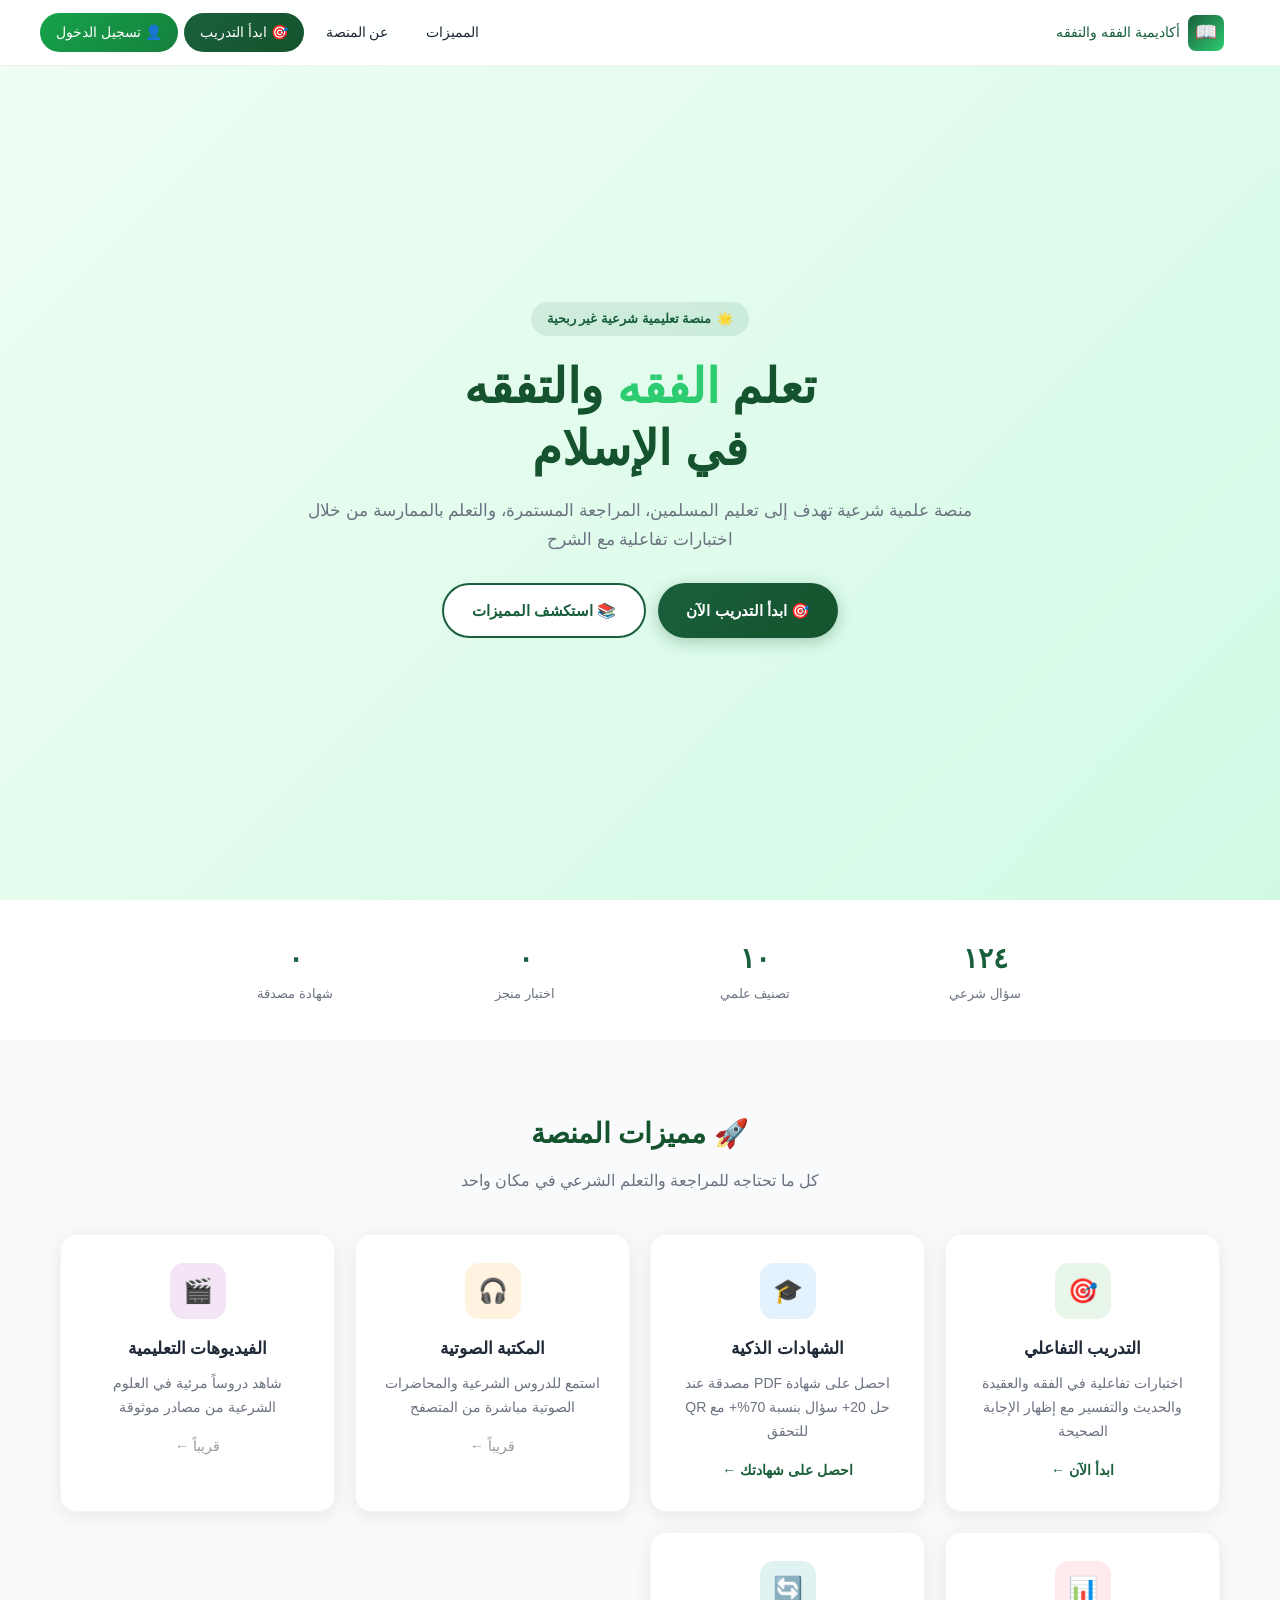
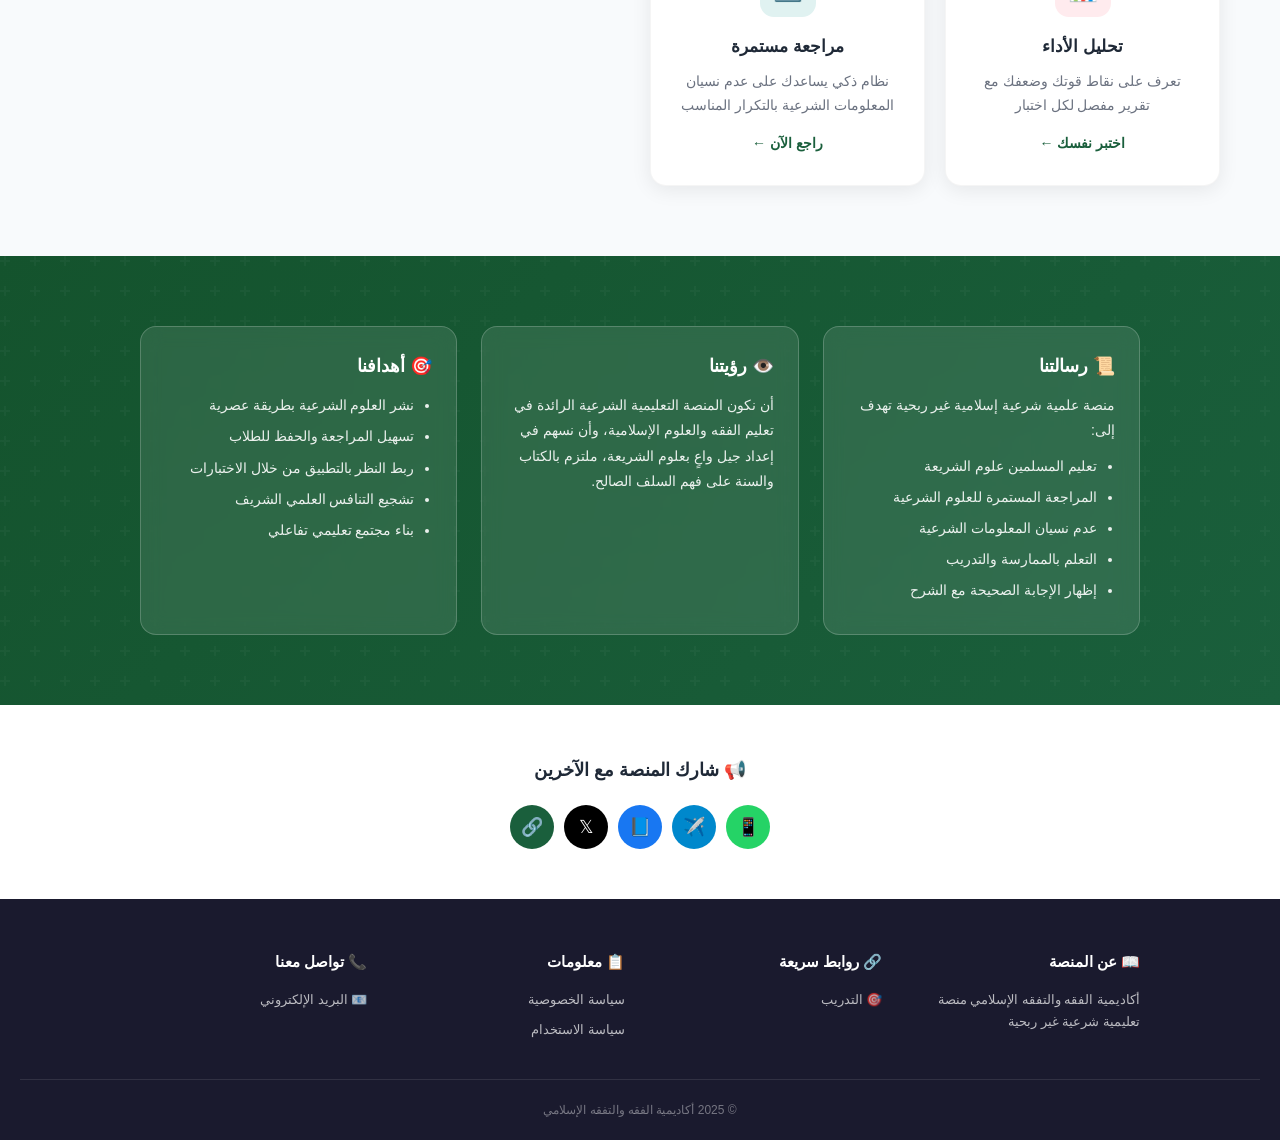
==== index.html @ 2992e94e "Update index.html تعديل نسبة طباعة الشهادة 70 %" ====
<!DOCTYPE html>
<html lang="ar" dir="rtl">
<head>
<meta charset="UTF-8">
<meta name="viewport" content="width=device-width, initial-scale=1.0">
<title>أكاديمية الفقه والتفقه الإسلامي</title>
<style>
*{margin:0;padding:0;box-sizing:border-box}
body{font-family:'Segoe UI',Tahoma,sans-serif;background:#f8fafc;color:#1f2937;line-height:1.7}
a{text-decoration:none;color:inherit}

/* Navbar */
.nav{position:fixed;top:0;left:0;right:0;background:rgba(255,255,255,.95);backdrop-filter:blur(10px);border-bottom:1px solid rgba(0,0,0,.05);z-index:1000;padding:0 20px}
.nav-in{max-width:1200px;margin:0 auto;display:flex;justify-content:space-between;align-items:center;height:65px}
.logo{display:flex;align-items:center;gap:8px;font-size:17px;font-weight:700;color:#1a5f3c}
.logo span{width:36px;height:36px;background:linear-gradient(135deg,#1a5f3c,#2ecc71);border-radius:8px;display:flex;align-items:center;justify-content:center;color:#fff;font-size:18px}
.nav-links{display:flex;gap:6px;align-items:center}
.nav a{padding:8px 16px;border-radius:8px;font-size:14px;font-weight:500;transition:.3s}
.nav a:hover{background:rgba(26,95,60,.08);color:#1a5f3c}
.nav .btn{background:linear-gradient(135deg,#1a5f3c,#14532d);color:#fff!important;border-radius:50px!important}
.mob-btn{display:none;background:none;border:none;font-size:24px;cursor:pointer}

/* User badge in navbar */
.user-badge{display:flex;align-items:center;gap:8px;background:linear-gradient(135deg,#ecfdf5,#dcfce7);padding:6px 14px;border-radius:50px;border:1px solid #bbf7d0;font-size:13px;font-weight:600;color:#065f46;cursor:pointer;transition:.3s}
.user-badge:hover{background:#dcfce7}
.user-badge .avatar{width:28px;height:28px;background:linear-gradient(135deg,#16a34a,#15803d);border-radius:50%;display:flex;align-items:center;justify-content:center;color:#fff;font-size:14px;font-weight:700}

/* Hero */
.hero{min-height:100vh;display:flex;align-items:center;justify-content:center;padding:100px 20px 60px;background:linear-gradient(135deg,#f0fdf4,#d1fae5);text-align:center}
.hero-in{max-width:700px}
.hero-badge{display:inline-flex;align-items:center;gap:6px;background:rgba(26,95,60,.1);color:#1a5f3c;padding:6px 16px;border-radius:50px;font-size:13px;font-weight:600;margin-bottom:20px}
.hero h1{font-size:clamp(28px,5vw,48px);font-weight:800;color:#14532d;line-height:1.3;margin-bottom:16px}
.hero h1 span{color:#2ecc71}
.hero p{color:#6b7280;font-size:17px;margin-bottom:28px}
.hero-btns{display:flex;gap:12px;justify-content:center;flex-wrap:wrap}
.btn{padding:13px 28px;border-radius:50px;font-size:15px;font-weight:600;cursor:pointer;border:none;font-family:inherit;display:inline-flex;align-items:center;gap:6px;transition:.3s}
.btn-p{background:linear-gradient(135deg,#1a5f3c,#14532d);color:#fff;box-shadow:0 4px 15px rgba(26,95,60,.3)}
.btn-p:hover{transform:translateY(-2px);box-shadow:0 8px 25px rgba(26,95,60,.4)}
.btn-s{background:#fff;color:#1a5f3c;border:2px solid #1a5f3c}
.btn-s:hover{background:#1a5f3c;color:#fff}

/* Stats */
.stats{background:#fff;padding:35px 20px}
.stats-in{max-width:900px;margin:0 auto;display:grid;grid-template-columns:repeat(auto-fit,minmax(140px,1fr));gap:20px;text-align:center}
.stats h3{font-size:28px;font-weight:800;color:#1a5f3c}
.stats p{font-size:13px;color:#6b7280}

/* Features */
.sec{padding:70px 20px;max-width:1200px;margin:0 auto}
.sec h2{text-align:center;font-size:28px;font-weight:800;color:#14532d;margin-bottom:10px}
.sec > p{text-align:center;color:#6b7280;margin-bottom:40px}
.feat{display:grid;grid-template-columns:repeat(auto-fit,minmax(260px,1fr));gap:20px}
.card{background:#fff;padding:28px;border-radius:16px;box-shadow:0 4px 20px rgba(0,0,0,.08);text-align:center;transition:.3s;border:1px solid rgba(0,0,0,.04)}
.card:hover{transform:translateY(-6px);box-shadow:0 12px 40px rgba(0,0,0,.12)}
.card .ic{width:56px;height:56px;border-radius:14px;display:flex;align-items:center;justify-content:center;font-size:24px;margin:0 auto 16px}
.card h3{font-size:17px;margin-bottom:8px}
.card p{font-size:14px;color:#6b7280;margin-bottom:12px}
.card a{color:#1a5f3c;font-weight:600;font-size:14px}
.card a:hover{color:#14532d}

/* Vision */
.vis{background:linear-gradient(135deg,#14532d,#1a5f3c);color:#fff;padding:70px 20px;position:relative}
.vis::before{content:'';position:absolute;inset:0;background:url("data:image/svg+xml,%3Csvg width='60' height='60' viewBox='0 0 60 60' xmlns='http://www.w3.org/2000/svg'%3E%3Cg fill='%23fff' fill-opacity='0.03'%3E%3Cpath d='M36 34v-4h-2v4h-4v2h4v4h2v-4h4v-2h-4zm0-30V0h-2v4h-4v2h4v4h2V6h4V4h-4zM6 34v-4H4v4H0v2h4v4h2v-4h4v-2H6zM6 4V0H4v4H0v2h4v4h2V6h4V4H6z'/%3E%3C/g%3E%3C/svg%3E")}
.vis-in{max-width:1000px;margin:0 auto;display:grid;grid-template-columns:repeat(auto-fit,minmax(260px,1fr));gap:24px;position:relative;z-index:1}
.vis-box{background:rgba(255,255,255,.1);backdrop-filter:blur(10px);padding:24px;border-radius:16px;border:1px solid rgba(255,255,255,.2)}
.vis-box h3{font-size:18px;margin-bottom:12px;display:flex;align-items:center;gap:8px}
.vis-box p,.vis-box li{font-size:14px;opacity:.9;line-height:1.8}
.vis-box ul{padding-right:18px;margin-top:10px}
.vis-box li{margin-bottom:6px}

/* Share */
.share{text-align:center;padding:50px 20px;background:#fff}
.share h3{font-size:18px;margin-bottom:20px}
.share-btns{display:flex;gap:10px;justify-content:center;flex-wrap:wrap}
.share-btns a,.share-btns button{width:44px;height:44px;border-radius:50%;display:flex;align-items:center;justify-content:center;font-size:18px;color:#fff;transition:.3s;border:none;cursor:pointer}
.share-btns a:hover,.share-btns button:hover{transform:translateY(-3px) scale(1.1)}
.s-wa{background:#25d366}.s-tg{background:#08c}.s-fb{background:#1877f2}.s-x{background:#000}.s-link{background:#1a5f3c}

/* Footer */
.foot{background:#1a1a2e;color:rgba(255,255,255,.7);padding:50px 20px 20px}
.foot-in{max-width:1000px;margin:0 auto;display:grid;grid-template-columns:repeat(auto-fit,minmax(180px,1fr));gap:30px;margin-bottom:30px}
.foot h4{color:#fff;font-size:15px;margin-bottom:14px}
.foot a,.foot p{display:block;font-size:13px;margin-bottom:8px;transition:.3s}
.foot a:hover{color:#2ecc71}
.foot-bot{text-align:center;padding-top:20px;border-top:1px solid rgba(255,255,255,.1);font-size:12px;color:rgba(255,255,255,.4)}

/* Modal */
.mod{position:fixed;inset:0;background:rgba(0,0,0,.5);backdrop-filter:blur(4px);z-index:2000;display:none;align-items:center;justify-content:center;padding:20px}
.mod.on{display:flex}
.mod-box{background:#fff;padding:28px;border-radius:16px;max-width:400px;width:100%;text-align:center;position:relative}
.mod-box h3{font-size:18px;color:#14532d;margin-bottom:6px}
.mod-box p{color:#6b7280;font-size:14px;margin-bottom:20px}
.mod-box input{width:100%;padding:12px;border:2px solid #e5e7eb;border-radius:12px;font-size:15px;font-family:inherit;margin-bottom:16px;text-align:center}
.mod-box input:focus{outline:none;border-color:#1a5f3c}
.mod-close{position:absolute;top:12px;left:12px;background:none;border:none;font-size:20px;cursor:pointer;color:#6b7280}

/* ====== Registration Modal Styles ====== */
.reg-mod{position:fixed;inset:0;background:rgba(0,0,0,.6);backdrop-filter:blur(6px);z-index:3000;display:none;align-items:center;justify-content:center;padding:20px}
.reg-mod.on{display:flex}
.reg-box{background:#fff;padding:32px;border-radius:20px;max-width:480px;width:100%;position:relative;box-shadow:0 24px 60px rgba(0,0,0,.25);max-height:90vh;overflow-y:auto}
.reg-box h2{font-size:22px;color:#14532d;margin-bottom:6px;text-align:center;font-weight:800}
.reg-box .sub{color:#6b7280;font-size:14px;text-align:center;margin-bottom:24px}
.reg-close{position:absolute;top:16px;left:16px;background:none;border:none;font-size:22px;cursor:pointer;color:#6b7280;width:36px;height:36px;border-radius:50%;display:flex;align-items:center;justify-content:center;transition:.2s}
.reg-close:hover{background:#f3f4f6}
.reg-field{margin-bottom:16px}
.reg-field label{display:block;font-size:13px;font-weight:700;color:#065f46;margin-bottom:6px}
.reg-field label .req{color:#dc2626}
.reg-field input,.reg-field select{width:100%;padding:12px 14px;border:2px solid #d1fae5;border-radius:12px;font-size:15px;font-family:inherit;color:#065f46;background:#fff;transition:.2s}
.reg-field input:focus,.reg-field select:focus{outline:none;border-color:#16a34a;box-shadow:0 0 0 3px rgba(22,163,74,.1)}
.reg-field input::placeholder{color:#9ca3af}
.reg-grid{display:grid;grid-template-columns:1fr 1fr;gap:12px}
.reg-btns{display:flex;gap:10px;margin-top:24px}
.reg-btns button{flex:1;padding:14px;border-radius:12px;font-size:15px;font-weight:700;cursor:pointer;border:none;font-family:inherit;transition:.2s}
.reg-btns .reg-btn-p{background:linear-gradient(135deg,#16a34a,#15803d);color:#fff;box-shadow:0 4px 16px rgba(22,163,74,.3)}
.reg-btns .reg-btn-p:hover{transform:translateY(-2px);box-shadow:0 8px 25px rgba(22,163,74,.4)}
.reg-btns .reg-btn-s{background:#f3f4f6;color:#6b7280}
.reg-btn-s:hover{background:#e5e7eb}
.reg-guest{text-align:center;margin-top:16px;padding-top:16px;border-top:1px solid #e5e7eb}
.reg-guest button{background:none;border:none;color:#16a34a;font-size:14px;font-weight:700;cursor:pointer;text-decoration:underline}
.reg-guest button:hover{color:#15803d}
.reg-error{color:#dc2626;font-size:13px;font-weight:700;margin-top:-8px;margin-bottom:12px;display:none;text-align:right}

/* User dropdown menu */
.user-menu{position:absolute;top:55px;left:10px;background:#fff;border-radius:12px;box-shadow:0 8px 30px rgba(0,0,0,.15);padding:8px;min-width:180px;display:none;z-index:1001;border:1px solid #e5e7eb}
.user-menu.on{display:block}
.user-menu-item{display:flex;align-items:center;gap:10px;padding:10px 14px;border-radius:8px;font-size:14px;font-weight:600;color:#374151;cursor:pointer;transition:.2s}
.user-menu-item:hover{background:#f0fdf4;color:#065f46}
.user-menu-hr{margin:6px 0;border:none;border-top:1px solid #e5e7eb}

/* Progress section for registered users */
.prog-sec{background:linear-gradient(135deg,#ecfdf5,#dcfce7);padding:40px 20px;margin:40px 0;border-radius:20px;border:2px solid #bbf7d0}
.prog-sec h2{text-align:center;color:#065f46;font-size:24px;font-weight:800;margin-bottom:24px}
.prog-grid{max-width:900px;margin:0 auto;display:grid;grid-template-columns:repeat(auto-fit,minmax(200px,1fr));gap:20px}
.prog-card{background:#fff;padding:24px;border-radius:16px;text-align:center;box-shadow:0 4px 16px rgba(0,0,0,.08)}
.prog-card .n{font-size:36px;font-weight:800;color:#16a34a}
.prog-card .l{font-size:14px;color:#6b7280;margin-top:4px;font-weight:600}

/* Mobile */
@media(max-width:768px){
.nav-links{display:none;position:absolute;top:65px;left:0;right:0;background:#fff;padding:16px;flex-direction:column;box-shadow:0 4px 20px rgba(0,0,0,.1)}
.nav-links.on{display:flex}
.mob-btn{display:block}
.hero{padding-top:80px}
.stats-in{grid-template-columns:repeat(2,1fr)}
.reg-grid{grid-template-columns:1fr}
.user-menu{left:auto;right:10px}
}
</style>

<base target="_blank">
</head>
<body>

<nav class="nav" id="nav">
  <div class="nav-in">
    <a href="index.html" class="logo"><span>📖</span>أكاديمية الفقه والتفقه</a>
    <div class="nav-links" id="navLinks">
      <a href="#feat">المميزات</a>
      <a href="#vis">عن المنصة</a>
      <a href="training.html" class="btn">🎯 ابدأ التدريب</a>
      <!-- User badge will be inserted here by JS -->
      <span id="navUserArea"></span>
    </div>
    <button class="mob-btn" onclick="document.getElementById('navLinks').classList.toggle('on')">☰</button>
  </div>
</nav>

<section class="hero">
  <div class="hero-in">
    <div class="hero-badge"><span>🌟</span><span>منصة تعليمية شرعية غير ربحية</span></div>
    <h1>تعلم <span>الفقه</span> والتفقه<br>في الإسلام</h1>
    <p>منصة علمية شرعية تهدف إلى تعليم المسلمين، المراجعة المستمرة، والتعلم بالممارسة من خلال اختبارات تفاعلية مع الشرح</p>
    <div class="hero-btns">
      <a href="training.html" class="btn btn-p" id="startBtn">🎯 ابدأ التدريب الآن</a>
      <a href="#feat" class="btn btn-s">📚 استكشف المميزات</a>
    </div>
  </div>
</section>

<section class="stats">
  <div class="stats-in">
    <div><h3 id="stQ">0</h3><p>سؤال شرعي</p></div>
    <div><h3 id="stC">0</h3><p>تصنيف علمي</p></div>
    <div><h3 id="stE">0</h3><p>اختبار منجز</p></div>
    <div><h3 id="stR">0</h3><p>شهادة مصدقة</p></div>
  </div>
</section>

<!-- Progress Section (shown only for registered trainees) -->
<section class="prog-sec" id="progSec" style="display:none">
  <h2>📊 تقدمك التعليمي</h2>
  <div class="prog-grid">
    <div class="prog-card">
      <div class="n" id="progAns">0</div>
      <div class="l">سؤال أجبت عليه</div>
    </div>
    <div class="prog-card">
      <div class="n" id="progCorrect">0</div>
      <div class="l">إجابة صحيحة</div>
    </div>
    <div class="prog-card">
      <div class="n" id="progRate">0%</div>
      <div class="l">نسبة النجاح</div>
    </div>
    <div class="prog-card">
      <div class="n" id="progCerts">0</div>
      <div class="l">شهادات محصل عليها</div>
    </div>
  </div>
</section>

<section class="sec" id="feat">
  <h2>🚀 مميزات المنصة</h2>
  <p>كل ما تحتاجه للمراجعة والتعلم الشرعي في مكان واحد</p>
  <div class="feat">
    <div class="card">
      <div class="ic" style="background:#e8f5e9">🎯</div>
      <h3>التدريب التفاعلي</h3>
      <p>اختبارات تفاعلية في الفقه والعقيدة والحديث والتفسير مع إظهار الإجابة الصحيحة</p>
      <a href="training.html">ابدأ الآن ←</a>
    </div>
    <div class="card">
      <div class="ic" style="background:#e3f2fd">🎓</div>
      <h3>الشهادات الذكية</h3>
      <p>احصل على شهادة PDF مصدقة عند حل 20+ سؤال بنسبة 70%+ مع QR للتحقق</p>
      <a href="training.html">احصل على شهادتك ←</a>
    </div>
    <div class="card">
      <div class="ic" style="background:#fff3e0">🎧</div>
      <h3>المكتبة الصوتية</h3>
      <p>استمع للدروس الشرعية والمحاضرات الصوتية مباشرة من المتصفح</p>
      <span style="color:#999;font-size:14px">قريباً ←</span>
    </div>
    <div class="card">
      <div class="ic" style="background:#f3e5f5">🎬</div>
      <h3>الفيديوهات التعليمية</h3>
      <p>شاهد دروساً مرئية في العلوم الشرعية من مصادر موثوقة</p>
      <span style="color:#999;font-size:14px">قريباً ←</span>
    </div>
    <div class="card">
      <div class="ic" style="background:#ffebee">📊</div>
      <h3>تحليل الأداء</h3>
      <p>تعرف على نقاط قوتك وضعفك مع تقرير مفصل لكل اختبار</p>
      <a href="training.html">اختبر نفسك ←</a>
    </div>
    <div class="card">
      <div class="ic" style="background:#e0f2f1">🔄</div>
      <h3>مراجعة مستمرة</h3>
      <p>نظام ذكي يساعدك على عدم نسيان المعلومات الشرعية بالتكرار المناسب</p>
      <a href="training.html">راجع الآن ←</a>
    </div>
  </div>
</section>

<section class="vis" id="vis">
  <div class="vis-in">
    <div class="vis-box">
      <h3>📜 رسالتنا</h3>
      <p>منصة علمية شرعية إسلامية غير ربحية تهدف إلى:</p>
      <ul><li>تعليم المسلمين علوم الشريعة</li><li>المراجعة المستمرة للعلوم الشرعية</li><li>عدم نسيان المعلومات الشرعية</li><li>التعلم بالممارسة والتدريب</li><li>إظهار الإجابة الصحيحة مع الشرح</li></ul>
    </div>
    <div class="vis-box">
      <h3>👁️ رؤيتنا</h3>
      <p>أن نكون المنصة التعليمية الشرعية الرائدة في تعليم الفقه والعلوم الإسلامية، وأن نسهم في إعداد جيل واعٍ بعلوم الشريعة، ملتزم بالكتاب والسنة على فهم السلف الصالح.</p>
    </div>
    <div class="vis-box">
      <h3>🎯 أهدافنا</h3>
      <ul><li>نشر العلوم الشرعية بطريقة عصرية</li><li>تسهيل المراجعة والحفظ للطلاب</li><li>ربط النظر بالتطبيق من خلال الاختبارات</li><li>تشجيع التنافس العلمي الشريف</li><li>بناء مجتمع تعليمي تفاعلي</li></ul>
    </div>
  </div>
</section>

<section class="share">
  <h3>📢 شارك المنصة مع الآخرين</h3>
  <div class="share-btns">
    <a href="#" class="s-wa" onclick="sh('wa');return false" title="WhatsApp">📱</a>
    <a href="#" class="s-tg" onclick="sh('tg');return false" title="Telegram">✈️</a>
    <a href="#" class="s-fb" onclick="sh('fb');return false" title="Facebook">📘</a>
    <a href="#" class="s-x" onclick="sh('x');return false" title="X">𝕏</a>
    <button class="s-link" onclick="cpLink()" title="نسخ الرابط">🔗</button>
  </div>
</section>

<footer class="foot">
  <div class="foot-in">
    <div>
      <h4>📖 عن المنصة</h4>
      <p>أكاديمية الفقه والتفقه الإسلامي منصة تعليمية شرعية غير ربحية</p>
    </div>
    <div>
      <h4>🔗 روابط سريعة</h4>
      <a href="training.html">🎯 التدريب</a>
      <!-- Admin links hidden from normal users -->
      <a href="admin.html" class="admin-link" style="display:none">⚙️ لوحة الإدارة</a>
      <a href="add-question.html" class="admin-link" style="display:none">📝 إدارة الأسئلة</a>
    </div>
    <div>
      <h4>📋 معلومات</h4>
      <a href="#" onclick="alert('لا نقوم بجمع أي بيانات شخصية');return false">سياسة الخصوصية</a>
      <a href="#" onclick="alert('المنصة مخصصة للتعليم الشرعي فقط');return false">سياسة الاستخدام</a>
    </div>
    <div>
      <h4>📞 تواصل معنا</h4>
      <a href="mailto:info@fiqh-academy.org">📧 البريد الإلكتروني</a>
    </div>
  </div>
  <div class="foot-bot">© 2025 أكاديمية الفقه والتفقه الإسلامي</div>
</footer>

<!-- Name Modal (for quick start) -->
<div class="mod" id="mod" onclick="if(event.target===this)closeMod()">
  <div class="mod-box">
    <button class="mod-close" onclick="closeMod()">✕</button>
    <h3>🎯 ابدأ التدريب</h3>
    <p>اكتب اسمك فقط للبدء — لا يحتاج تسجيل</p>
    <input type="text" id="nm" placeholder="اسم المتدرب" maxlength="50">
    <a href="training.html" class="btn btn-p" style="width:100%;justify-content:center" onclick="return svNm()">🚀 ابدأ الاختبار</a>
  </div>
</div>

<!-- Registration Modal -->
<div class="reg-mod" id="regMod" onclick="if(event.target===this)closeRegMod()">
  <div class="reg-box">
    <button class="reg-close" onclick="closeRegMod()">✕</button>
    <h2>👤 تسجيل كمتدرب</h2>
    <p class="sub">سجّل بياناتك لحفظ تقدمك وشهاداتك</p>

    <div class="reg-field">
      <label>الاسم الكريم <span class="req">*</span></label>
      <input type="text" id="regName" placeholder="محمد أحمد" maxlength="50">
    </div>

    <div class="reg-field">
      <label>البريد الإلكتروني <span class="req">*</span></label>
      <input type="email" id="regEmail" placeholder="example@email.com" maxlength="100">
    </div>

    <div class="reg-grid">
      <div class="reg-field">
        <label>العمر</label>
        <input type="number" id="regAge" placeholder="25" min="5" max="120">
      </div>
      <div class="reg-field">
        <label>الجنس</label>
        <select id="regGender">
          <option value="">اختر...</option>
          <option value="ذكر">ذكر</option>
          <option value="أنثى">أنثى</option>
        </select>
      </div>
    </div>

    <div class="reg-field">
      <label>أعلى شهادة دراسية</label>
      <select id="regEdu">
        <option value="">اختر...</option>
        <option value="ابتدائي">ابتدائي</option>
        <option value="متوسط">متوسط</option>
        <option value="ثانوي">ثانوي</option>
        <option value="جامعي">جامعي</option>
        <option value="ماجستير">ماجستير</option>
        <option value="دكتوراه">دكتوراه</option>
      </select>
    </div>

    <div class="reg-error" id="regError">⚠️ يرجى ملء الاسم والبريد الإلكتروني بشكل صحيح</div>

    <div class="reg-btns">
      <button class="reg-btn-s" onclick="closeRegMod()">إلغاء</button>
      <button class="reg-btn-p" onclick="doRegister()">💾 تسجيل</button>
    </div>

    <div class="reg-guest">
      <button onclick="enterAsGuest()">👤 الدخول كزائر بدون تسجيل</button>
    </div>
  </div>
</div>

<script>
const SITE='https://ieashehata1965-netizen.github.io/fiqh-tafaqh/';
const JSON_URL='https://ieashehata1965-netizen.github.io/fiqh-tafaqh/fiqh-questions.json';

// ====== USER SYSTEM ======
let currentUser = null;

function initUser(){
  const saved = localStorage.getItem('fiqh_user');
  if(saved){
    try{ currentUser = JSON.parse(saved); }catch(e){ currentUser = null; }
  }
  updateNavUser();
  updateProgress();
}

function updateNavUser(){
  const area = document.getElementById('navUserArea');
  if(!area) return;

  if(currentUser && currentUser.name){
    // Show user badge with dropdown
    area.innerHTML = `
      <div style="position:relative;display:inline-block">
        <div class="user-badge" onclick="toggleUserMenu()">
          <div class="avatar">${currentUser.name.charAt(0)}</div>
          <span>${currentUser.name}</span>
          <span style="font-size:10px">▼</span>
        </div>
        <div class="user-menu" id="userMenu">
          <div class="user-menu-item" onclick="openRegMod()">✏️ تعديل بياناتي</div>
          <div class="user-menu-item" onclick="goToTraining()">🎯 ابدأ التدريب</div>
          <div class="user-menu-hr"></div>
          <div class="user-menu-item" onclick="logoutUser()" style="color:#dc2626">🚪 تسجيل الخروج</div>
        </div>
      </div>
    `;
  } else {
    // Show login button
    area.innerHTML = `<a href="#" class="btn" style="background:linear-gradient(135deg,#16a34a,#15803d);color:#fff!important" onclick="openRegMod();return false">👤 تسجيل الدخول</a>`;
  }
}

function toggleUserMenu(){
  const menu = document.getElementById('userMenu');
  if(menu) menu.classList.toggle('on');
}

// Close user menu when clicking outside
document.addEventListener('click', function(e){
  const menu = document.getElementById('userMenu');
  const badge = document.querySelector('.user-badge');
  if(menu && badge && !badge.contains(e.target) && !menu.contains(e.target)){
    menu.classList.remove('on');
  }
});

function openRegMod(){
  document.getElementById('regMod').classList.add('on');
  document.getElementById('regError').style.display = 'none';

  // Pre-fill if user exists
  if(currentUser){
    document.getElementById('regName').value = currentUser.name || '';
    document.getElementById('regEmail').value = currentUser.email || '';
    document.getElementById('regAge').value = currentUser.age || '';
    document.getElementById('regGender').value = currentUser.gender || '';
    document.getElementById('regEdu').value = currentUser.education || '';
  }

  setTimeout(()=>document.getElementById('regName').focus(),100);
}

function closeRegMod(){
  document.getElementById('regMod').classList.remove('on');
}

function doRegister(){
  const name = document.getElementById('regName').value.trim();
  const email = document.getElementById('regEmail').value.trim();
  const age = document.getElementById('regAge').value;
  const gender = document.getElementById('regGender').value;
  const education = document.getElementById('regEdu').value;
  const errorEl = document.getElementById('regError');

  // Validation
  if(!name || name.length < 2){
    errorEl.textContent = '⚠️ الاسم مطلوب (حرفين على الأقل)';
    errorEl.style.display = 'block';
    return;
  }

  if(!email || !email.includes('@') || !email.includes('.')){
    errorEl.textContent = '⚠️ أدخل بريد إلكتروني صحيح';
    errorEl.style.display = 'block';
    return;
  }

  // Save user
  currentUser = {
    name,
    email,
    age: age || null,
    gender: gender || null,
    education: education || null,
    registeredAt: new Date().toISOString()
  };

  localStorage.setItem('fiqh_user', JSON.stringify(currentUser));
  localStorage.setItem('trainee_name', name); // for backward compatibility

  errorEl.style.display = 'none';
  closeRegMod();
  updateNavUser();
  updateProgress();

  // Show welcome toast (simple alert for now)
  setTimeout(()=>{
    alert('✅ مرحباً ' + name + '! تم تسجيلك بنجاح. تقدمك سيُحفظ تلقائياً.');
  }, 300);
}

function enterAsGuest(){
  closeRegMod();
  // Just close modal, user stays as guest
}

function logoutUser(){
  if(!confirm('هل تريد تسجيل الخروج؟ سيتم حفظ تقدمك.')) return;
  currentUser = null;
  localStorage.removeItem('fiqh_user');
  localStorage.removeItem('trainee_name');
  updateNavUser();
  updateProgress();
  document.getElementById('userMenu')?.classList.remove('on');
}

function goToTraining(){
  window.location.href = 'training.html';
}

// Update progress section
function updateProgress(){
  const sec = document.getElementById('progSec');
  if(!sec) return;

  if(!currentUser){
    sec.style.display = 'none';
    return;
  }

  // Get progress from localStorage
  const progress = JSON.parse(localStorage.getItem('fiqh_progress_' + currentUser.email) || '{}');
  const totalAnswered = progress.totalAnswered || 0;
  const totalCorrect = progress.totalCorrect || 0;
  const totalCerts = progress.totalCerts || 0;
  const rate = totalAnswered > 0 ? Math.round((totalCorrect / totalAnswered) * 100) : 0;

  document.getElementById('progAns').textContent = totalAnswered;
  document.getElementById('progCorrect').textContent = totalCorrect;
  document.getElementById('progRate').textContent = rate + '%';
  document.getElementById('progCerts').textContent = totalCerts;

  sec.style.display = 'block';
}

// ====== EXISTING CODE (preserved) ======

// Navbar scroll
window.onscroll=()=>document.getElementById('nav').style.boxShadow=window.scrollY>50?'0 4px 20px rgba(0,0,0,.1)':'none';

// Load stats
fetch(JSON_URL+'?v='+Date.now()).then(r=>r.json()).then(d=>{
  if(Array.isArray(d)){
    anim('stQ',d.length);
    anim('stC',[...new Set(d.map(q=>q.category).filter(Boolean))].length);
  }
}).catch(()=>{anim('stQ',124);anim('stC',10)});
anim('stE',+(localStorage.getItem('total_exams')||0));
anim('stR',+(localStorage.getItem('total_certs')||0));

function anim(id,tgt){
  let el=document.getElementById(id);
  if(!el)return;
  let c=0,step=Math.ceil(tgt/25);
  let iv=setInterval(()=>{c+=step;if(c>=tgt){c=tgt;clearInterval(iv)}el.textContent=c.toLocaleString('ar-SA')},40);
}

// Modal
function openMod(){document.getElementById('mod').classList.add('on');setTimeout(()=>document.getElementById('nm').focus(),100)}
function closeMod(){document.getElementById('mod').classList.remove('on')}
function svNm(){let n=document.getElementById('nm').value.trim();if(!n){alert('⚠️ أدخل اسمك');return false}localStorage.setItem('trainee_name',n);return true}
document.getElementById('nm').onkeypress=e=>{if(e.key==='Enter'&&svNm())document.querySelector('.mod-box .btn').click()};

// Share
function sh(p){
  let t='أكاديمية الفقه والتفقه الإسلامي - منصة تعليمية شرعية غير ربحية';
  let u=encodeURIComponent(SITE),txt=encodeURIComponent(t);
  let urls={wa:'https://wa.me/?text='+txt+'%20'+u,tg:'https://t.me/share/url?url='+u+'&text='+txt,fb:'https://www.facebook.com/sharer/sharer.php?u='+u,x:'https://twitter.com/intent/tweet?text='+txt+'&url='+u};
  window.open(urls[p],'_blank','width=600,height=400');
}
function cpLink(){navigator.clipboard.writeText(SITE).then(()=>alert('✅ تم النسخ')).catch(()=>{let i=document.createElement('input');i.value=SITE;document.body.appendChild(i);i.select();document.execCommand('copy');document.body.removeChild(i);alert('✅ تم النسخ')})}

// Intersection Observer for animations
let obs=new IntersectionObserver(es=>es.forEach(e=>{if(e.isIntersecting){e.target.style.opacity=1;e.target.style.transform='translateY(0)'}}),{threshold:.1});
document.querySelectorAll('.card,.vis-box').forEach(el=>{el.style.opacity=0;el.style.transition='opacity .6s,transform .6s';el.style.transform='translateY(20px)';obs.observe(el)});

// Init user system on load
initUser();
</script>

</body>
</html>
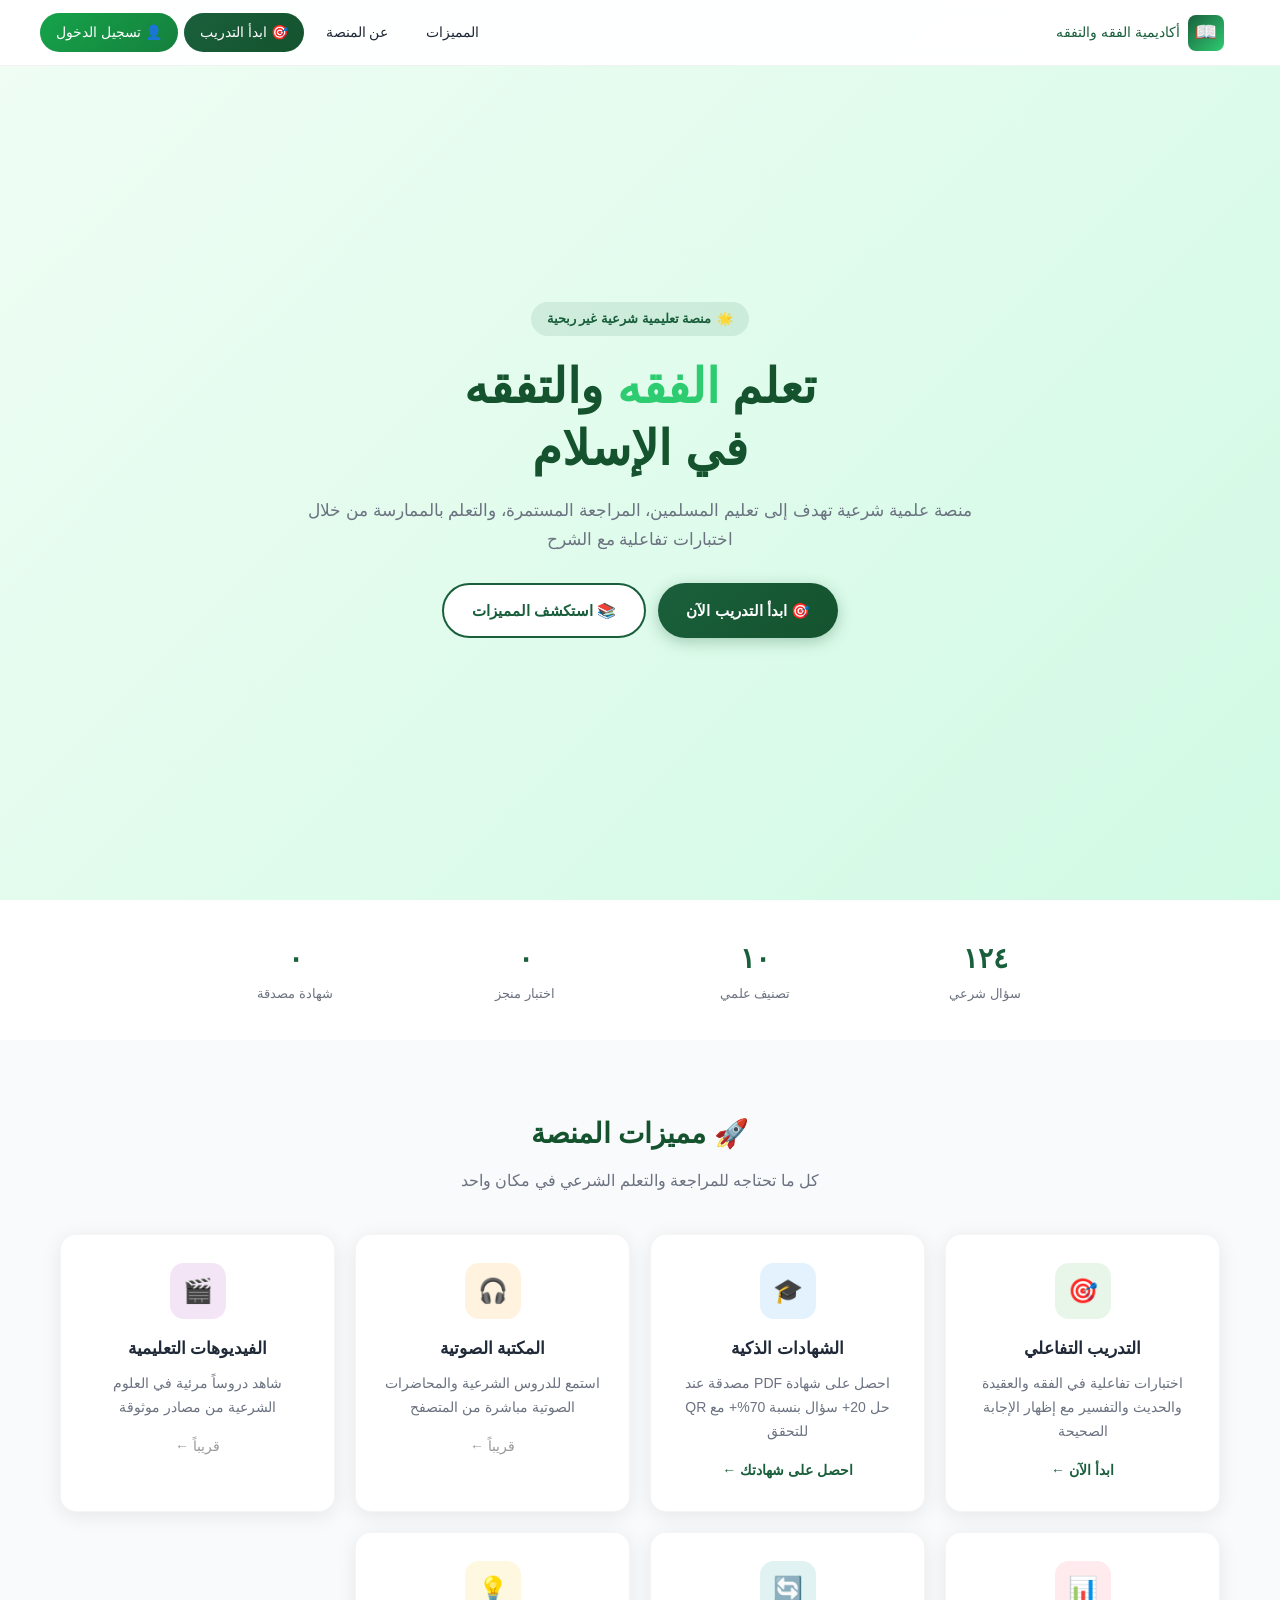
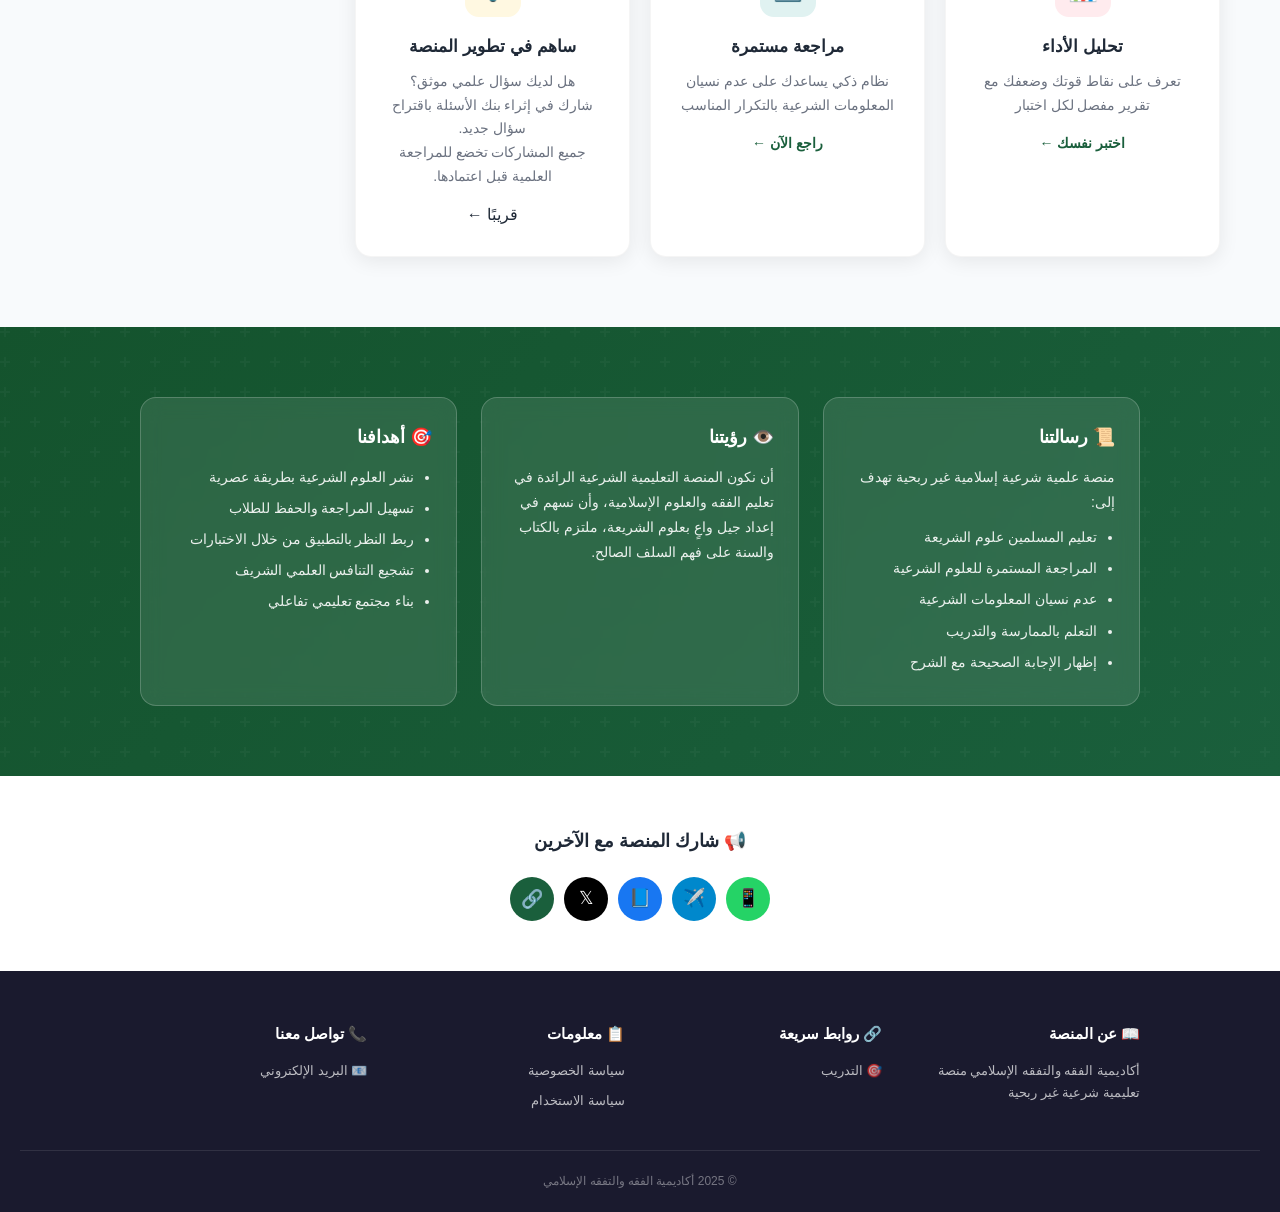
==== commit 87c0c530: "Update index.html اضافة بطاقة اقترح سؤالا" ====
--- a/index.html
+++ b/index.html
@@ -249,6 +249,21 @@
       <p>نظام ذكي يساعدك على عدم نسيان المعلومات الشرعية بالتكرار المناسب</p>
       <a href="training.html">راجع الآن ←</a>
     </div>
+    <div class="card">
+  <div class="ic" style="background:#fff8e1">💡</div>
+
+  <h3>ساهم في تطوير المنصة</h3>
+
+  <p>
+    هل لديك سؤال علمي موثق؟
+    <br>
+    شارك في إثراء بنك الأسئلة باقتراح سؤال جديد.
+    <br>
+    جميع المشاركات تخضع للمراجعة العلمية قبل اعتمادها.
+  </p>
+
+  <span class="coming-soon">قريبًا ←</span>
+</div>
   </div>
 </section>
 
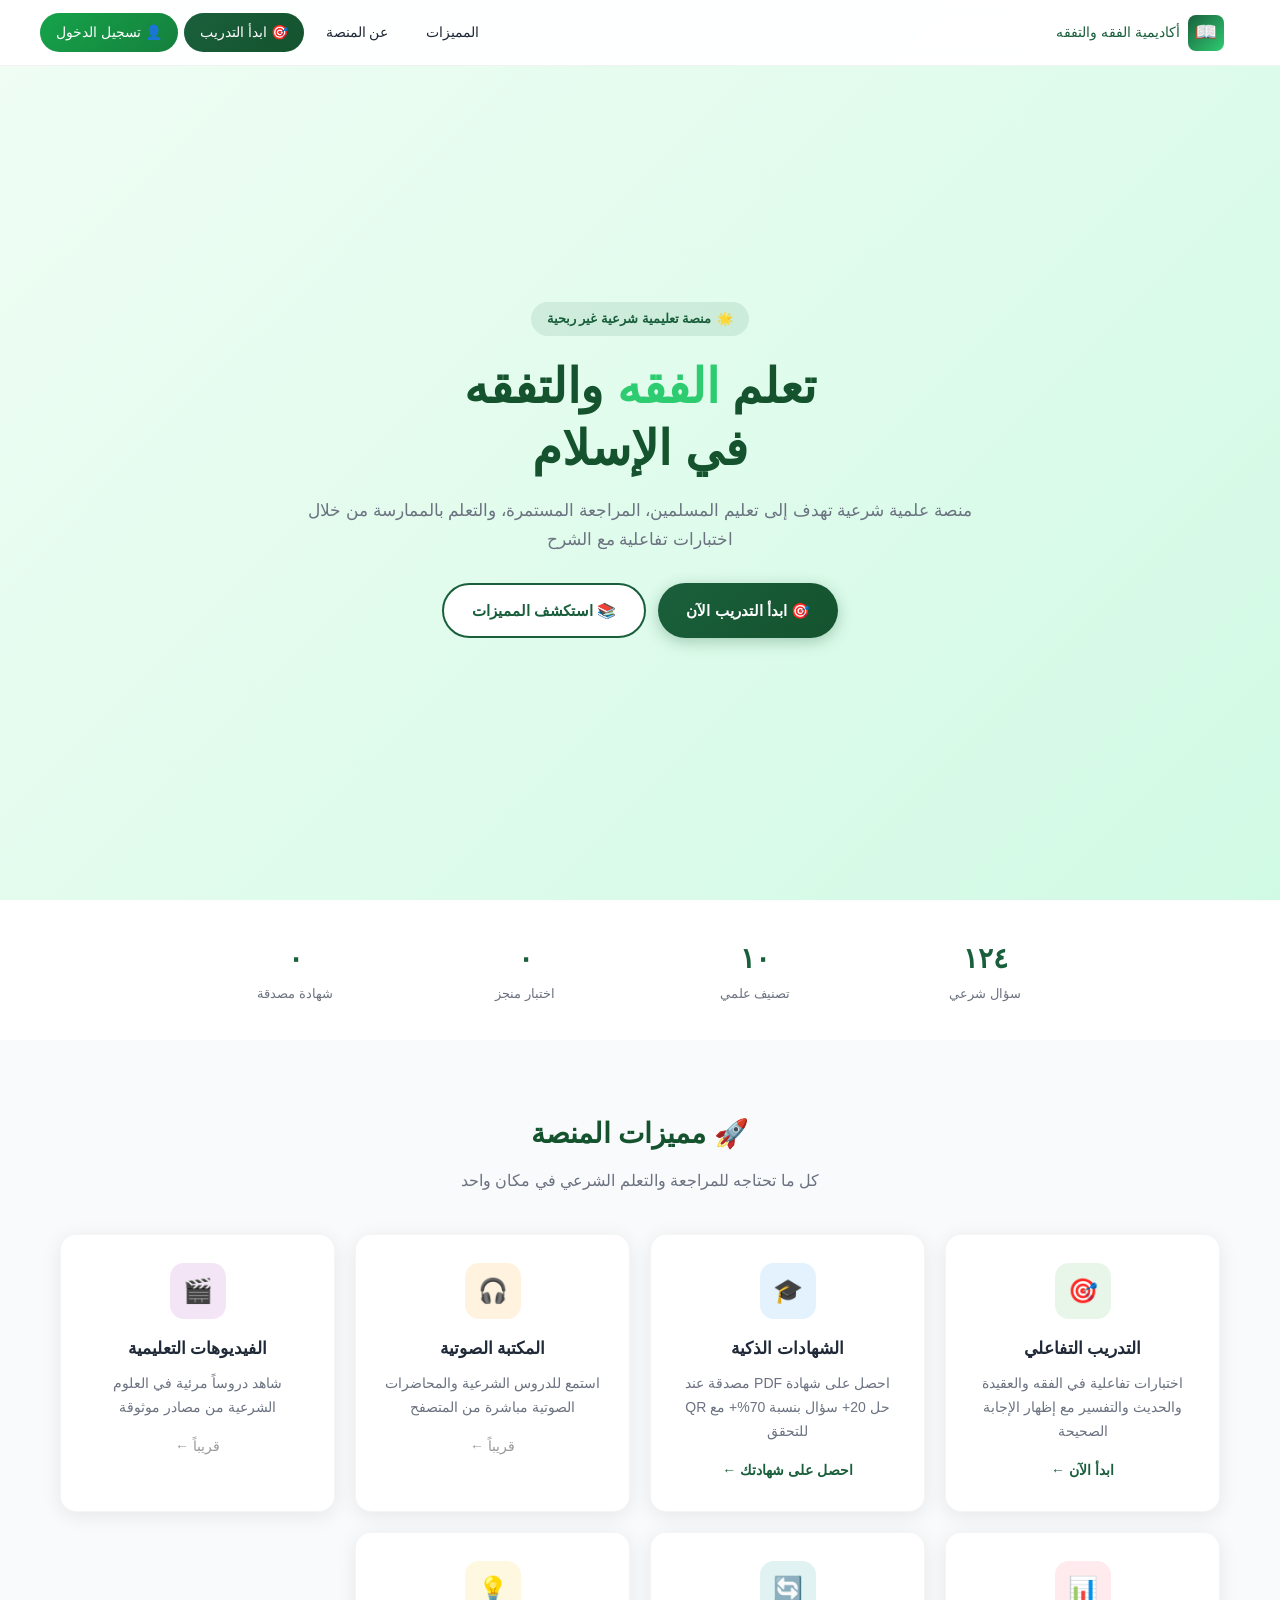
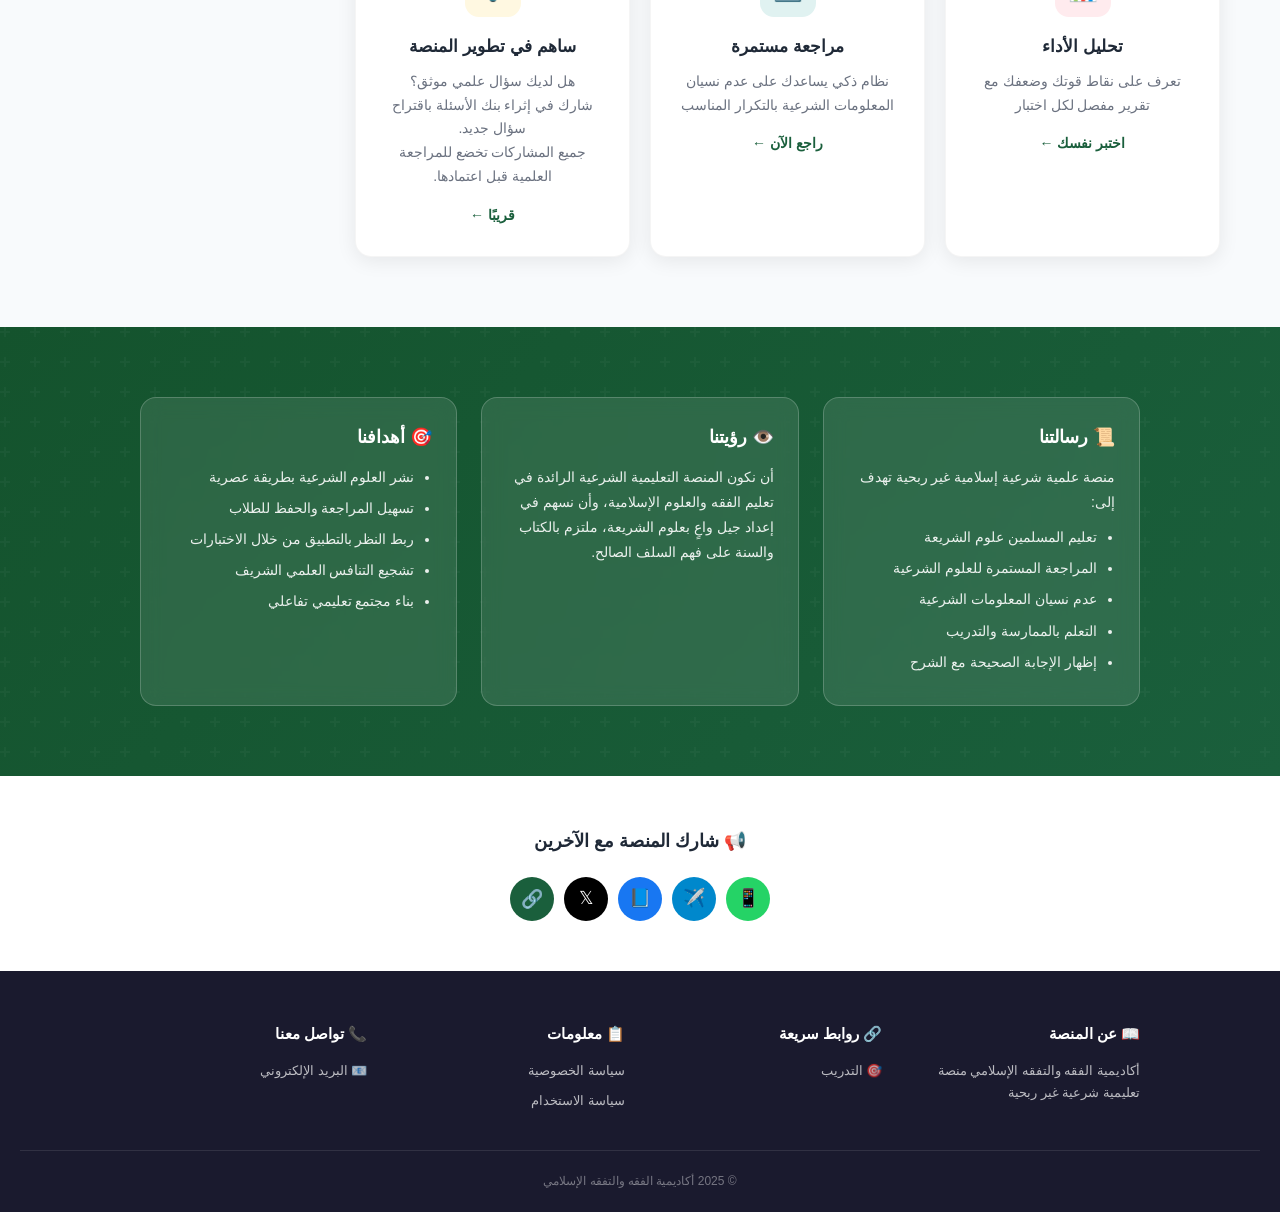
==== commit c463675c: "Update index.html  لمدير النظام اضافة سكريبت لاظهار لوحة ادارة الاسئلة في صفحة المنصة" ====
--- a/index.html
+++ b/index.html
@@ -262,7 +262,7 @@
     جميع المشاركات تخضع للمراجعة العلمية قبل اعتمادها.
   </p>
 
-  <span class="coming-soon">قريبًا ←</span>
+  <a href="#" class="coming-soon">قريبًا ←</a>
 </div>
   </div>
 </section>
@@ -602,5 +602,24 @@
 initUser();
 </script>
 
+  <script>
+document.addEventListener("DOMContentLoaded", function () {
+    document.querySelectorAll(".coming-soon").forEach(function (item) {
+        item.addEventListener("click", function (e) {
+            e.preventDefault();
+            alert("شكرًا لاهتمامك. هذه الميزة ستكون متاحة في إصدار قادم بإذن الله.");
+        });
+    });
+});
+</script>
+  <script>
+document.addEventListener("DOMContentLoaded", function () {
+    if (sessionStorage.getItem("admin_access") === "granted") {
+        document.querySelectorAll(".admin-link").forEach(function(link) {
+            link.style.display = "block";
+        });
+    }
+});
+</script>
 </body>
 </html>
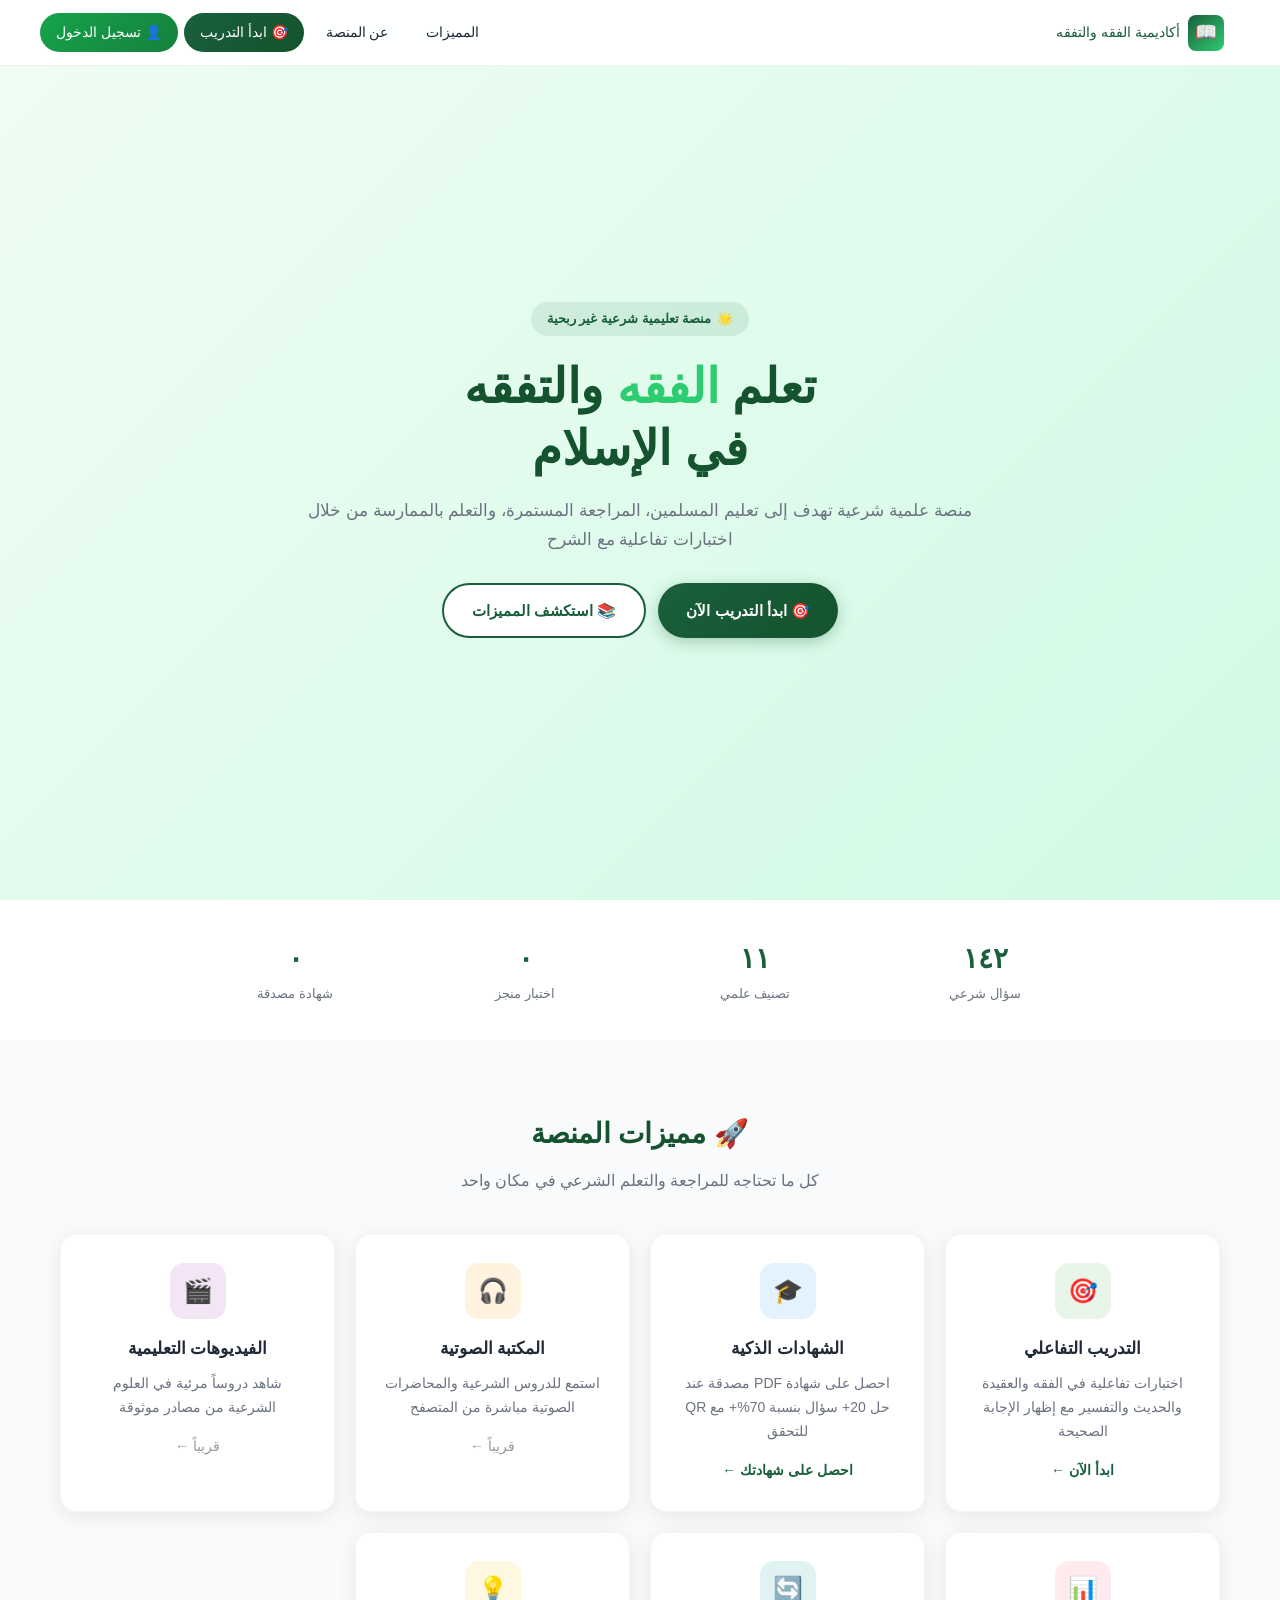
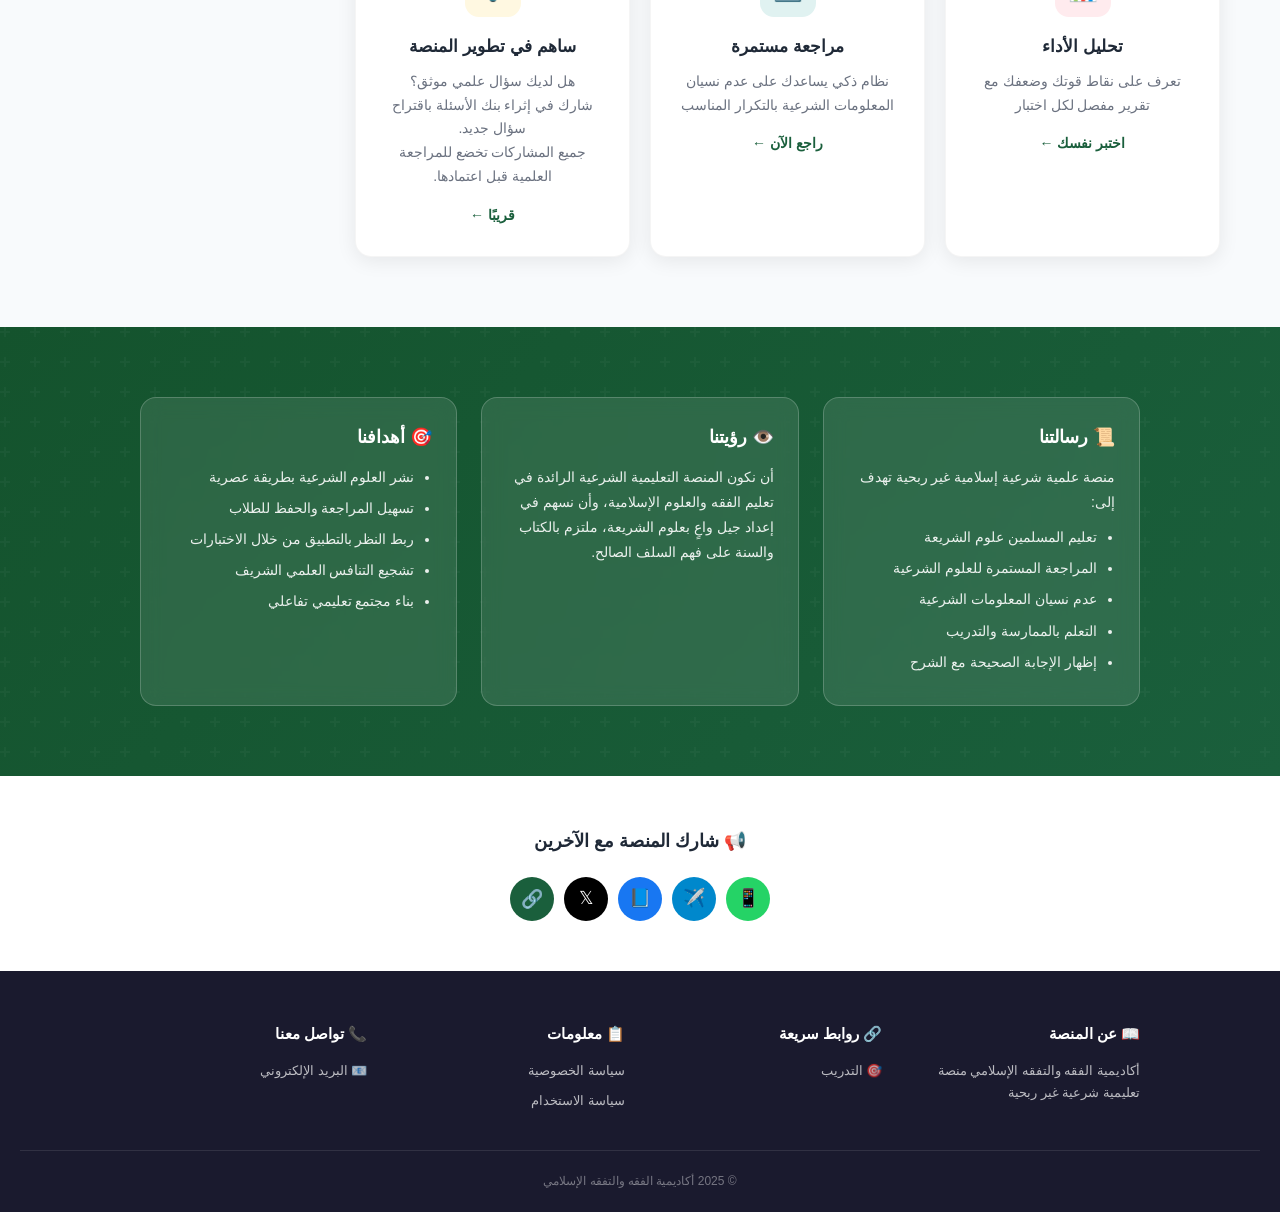
==== commit 8fa1d219: "Update index.html تحديث اسم رصين كلاود 395 396" ====
--- a/index.html
+++ b/index.html
@@ -392,8 +392,8 @@
 </div>
 
 <script>
-const SITE='https://ieashehata1965-netizen.github.io/fiqh-tafaqh/';
-const JSON_URL='https://ieashehata1965-netizen.github.io/fiqh-tafaqh/fiqh-questions.json';
+const SITE='https://raseencloud.github.io/fiqh-tafaqh/';
+const JSON_URL='https://raseencloud.github.io/fiqh-tafaqh/fiqh-questions.json';
 
 // ====== USER SYSTEM ======
 let currentUser = null;
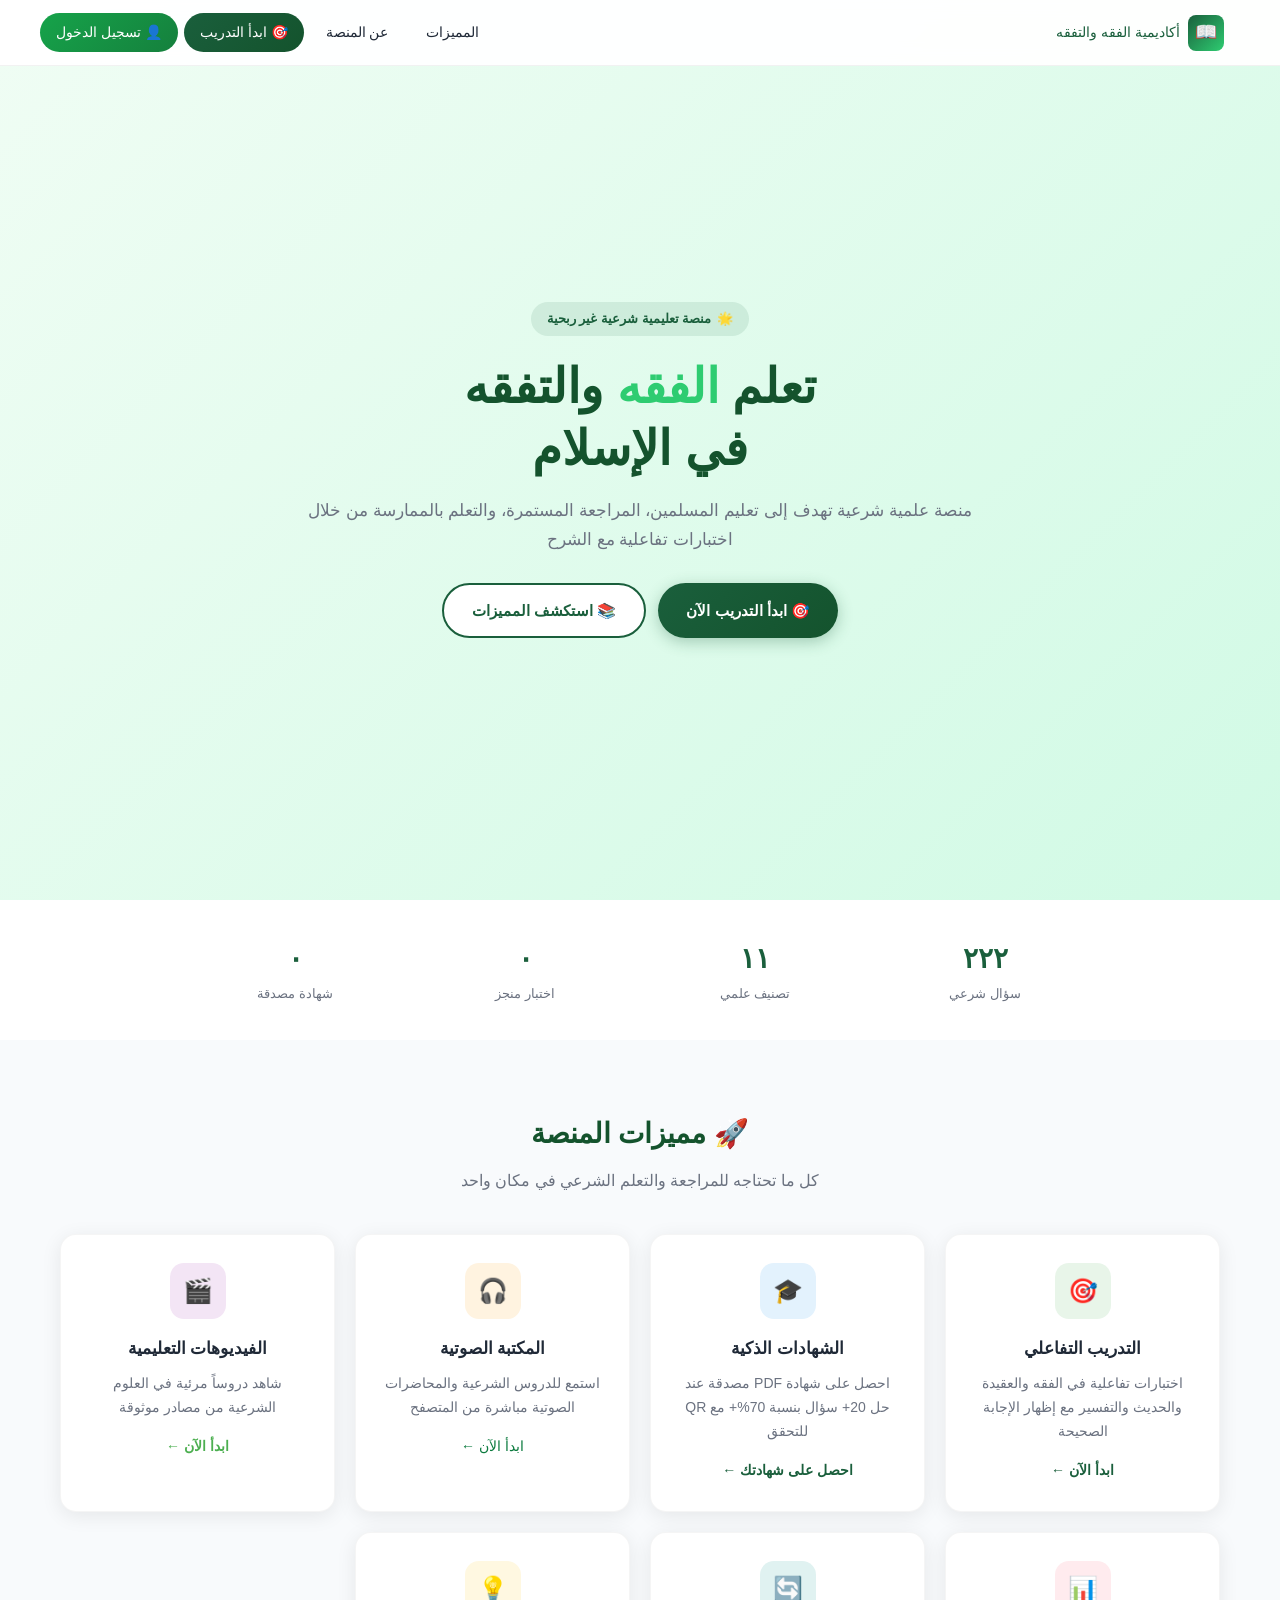
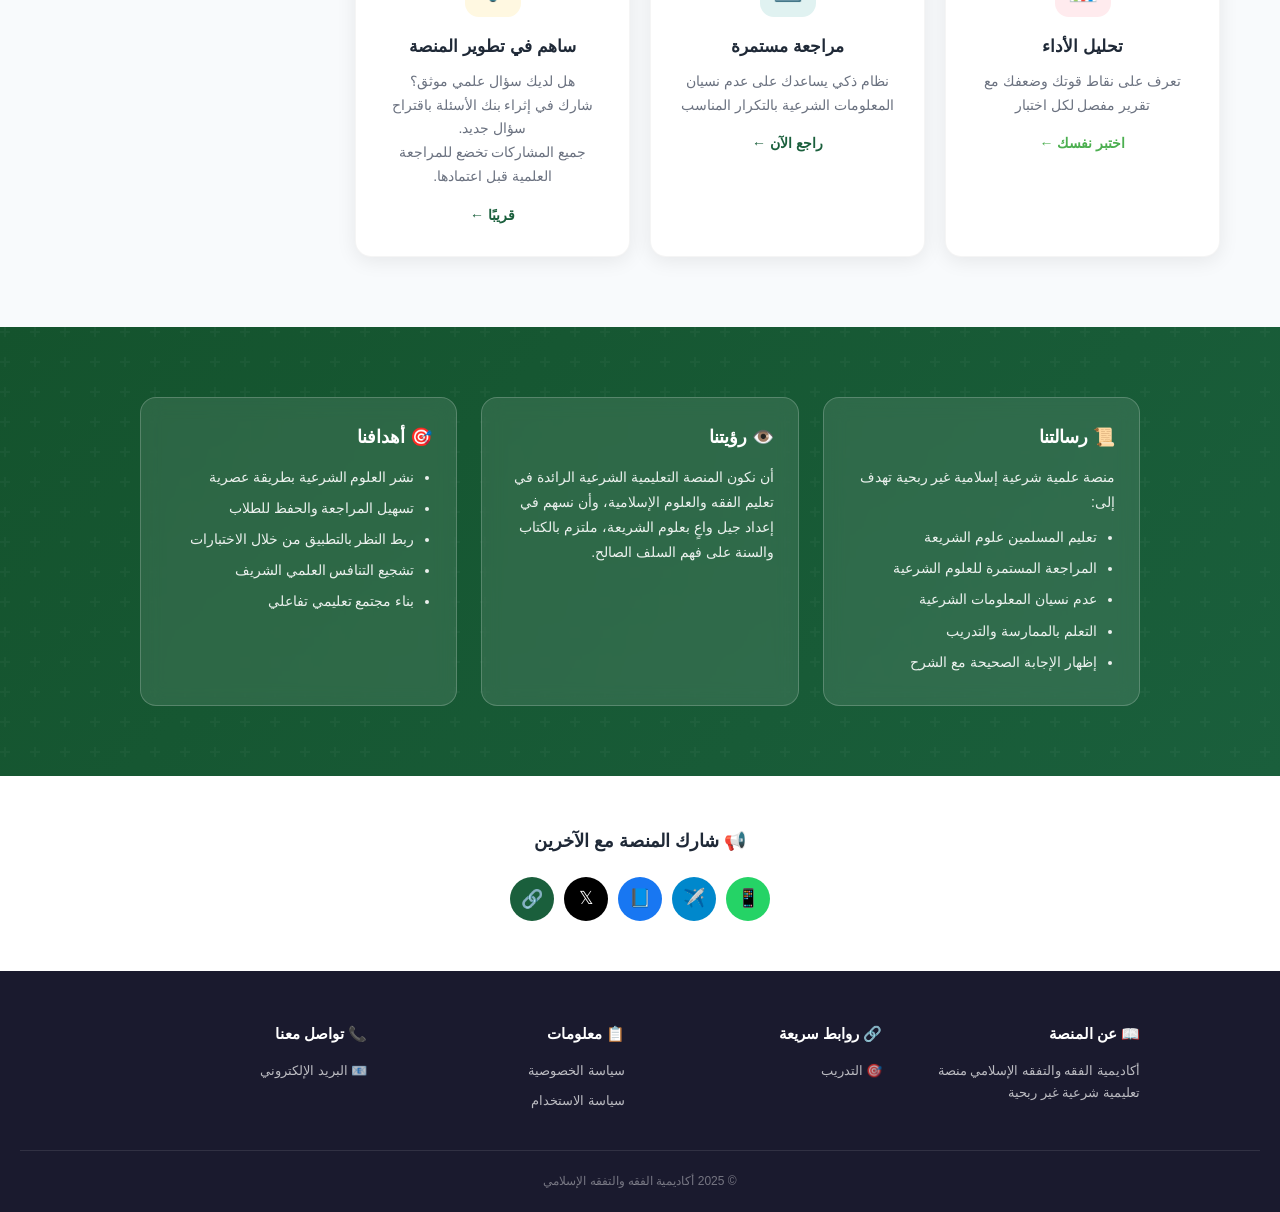
==== commit c049b676: "Add-video.html Add-video.html add-lecture.html" ====
--- a/index.html
+++ b/index.html
@@ -147,14 +147,16 @@
 }
 </style>
 
-<base target="_blank">
+<base target="_self">
 </head>
 <body>
 
 <nav class="nav" id="nav">
   <div class="nav-in">
-    <a href="index.html" class="logo"><span>📖</span>أكاديمية الفقه والتفقه</a>
-    <div class="nav-links" id="navLinks">
+    <a href="index.html" class="logo" id="secretAdminTrigger">
+    <span>📖</span>أكاديمية الفقه والتفقه
+</a>
+        <div class="nav-links" id="navLinks">
       <a href="#feat">المميزات</a>
       <a href="#vis">عن المنصة</a>
       <a href="training.html" class="btn">🎯 ابدأ التدريب</a>
@@ -225,24 +227,25 @@
       <p>احصل على شهادة PDF مصدقة عند حل 20+ سؤال بنسبة 70%+ مع QR للتحقق</p>
       <a href="training.html">احصل على شهادتك ←</a>
     </div>
-    <div class="card">
+            <a href="audio-library.html" class="card" style="text-decoration:none;color:inherit;">
       <div class="ic" style="background:#fff3e0">🎧</div>
       <h3>المكتبة الصوتية</h3>
       <p>استمع للدروس الشرعية والمحاضرات الصوتية مباشرة من المتصفح</p>
-      <span style="color:#999;font-size:14px">قريباً ←</span>
-    </div>
-    <div class="card">
-      <div class="ic" style="background:#f3e5f5">🎬</div>
-      <h3>الفيديوهات التعليمية</h3>
-      <p>شاهد دروساً مرئية في العلوم الشرعية من مصادر موثوقة</p>
-      <span style="color:#999;font-size:14px">قريباً ←</span>
-    </div>
-    <div class="card">
-      <div class="ic" style="background:#ffebee">📊</div>
-      <h3>تحليل الأداء</h3>
-      <p>تعرف على نقاط قوتك وضعفك مع تقرير مفصل لكل اختبار</p>
-      <a href="training.html">اختبر نفسك ←</a>
-    </div>
+      <span style="color:#0b7a3e;font-size:14px">ابدأ الآن ←</span>
+    </a>
+    
+    <a href="videos_educational.html" class="card" style="text-decoration:none; color:inherit; display:block;">
+  <div class="ic" style="background:#f3e5f5">🎬</div>
+  <h3>الفيديوهات التعليمية</h3>
+  <p>شاهد دروساً مرئية في العلوم الشرعية من مصادر موثوقة</p>
+  <span style="color:#4caf50;font-size:14px;font-weight:bold;">ابدأ الآن ←</span>
+</a>
+    <a href="training.html" class="card" style="text-decoration:none; color:inherit; display:block;">
+  <div class="ic" style="background:#ffebee">📊</div>
+  <h3>تحليل الأداء</h3>
+  <p>تعرف على نقاط قوتك وضعفك مع تقرير مفصل لكل اختبار</p>
+  <span style="color:#4caf50;font-size:14px;font-weight:bold;">اختبر نفسك ←</span>
+</a>
     <div class="card">
       <div class="ic" style="background:#e0f2f1">🔄</div>
       <h3>مراجعة مستمرة</h3>
@@ -306,7 +309,7 @@
       <h4>🔗 روابط سريعة</h4>
       <a href="training.html">🎯 التدريب</a>
       <!-- Admin links hidden from normal users -->
-      <a href="admin.html" class="admin-link" style="display:none">⚙️ لوحة الإدارة</a>
+      <a href="raseen-fiqh-admin-2026-X8M4.html" class="admin-link" style="display:none">⚙️ لوحة الإدارة</a>
       <a href="add-question.html" class="admin-link" style="display:none">📝 إدارة الأسئلة</a>
     </div>
     <div>
@@ -407,6 +410,7 @@
   updateProgress();
 }
 
+  
 function updateNavUser(){
   const area = document.getElementById('navUserArea');
   if(!area) return;
@@ -489,19 +493,20 @@
     return;
   }
 
-  // Save user
-  currentUser = {
-    name,
-    email,
-    age: age || null,
-    gender: gender || null,
-    education: education || null,
-    registeredAt: new Date().toISOString()
-  };
-
-  localStorage.setItem('fiqh_user', JSON.stringify(currentUser));
-  localStorage.setItem('trainee_name', name); // for backward compatibility
-
+// Save user
+currentUser = {
+  name,
+  email,
+  age: age || null,
+  gender: gender || null,
+  education: education || null
+};
+
+// الحفظ باستخدام مدير بيانات المستخدم الجديد
+saveUser(currentUser);
+
+// للتوافق مع الإصدارات السابقة
+localStorage.setItem('trainee_name', name);
   errorEl.style.display = 'none';
   closeRegMod();
   updateNavUser();
@@ -621,5 +626,52 @@
     }
 });
 </script>
+<!-- مدير بيانات المستخدم -->
+<script src="docs/user-profile.js"></script>
+  
+  <script src="docs/admin-auth.js"></script>
+  
+  <!-- Admin Login Component -->
+<!-- نافذة تسجيل دخول الإدارة -->
+
+<div id="adminLoginOverlay" class="admin-overlay" style="display:none;">
+
+    <div class="admin-modal">
+
+        <div class="admin-header">
+            🔐 إدارة منصة الفقه والتفقه
+        </div>
+
+        <div class="admin-body">
+
+            <label for="adminPassword">
+                كلمة المرور
+            </label>
+
+            <input
+                type="password"
+                id="adminPassword"
+                placeholder="أدخل كلمة المرور"
+                autocomplete="off">
+
+            <div id="adminError" class="admin-error"></div>
+
+        </div>
+
+        <div class="admin-footer">
+
+            <button id="adminLoginBtn">
+                دخول
+            </button>
+
+            <button id="adminCancelBtn">
+                إلغاء
+            </button>
+
+        </div>
+
+    </div>
+
+</div>
 </body>
 </html>
